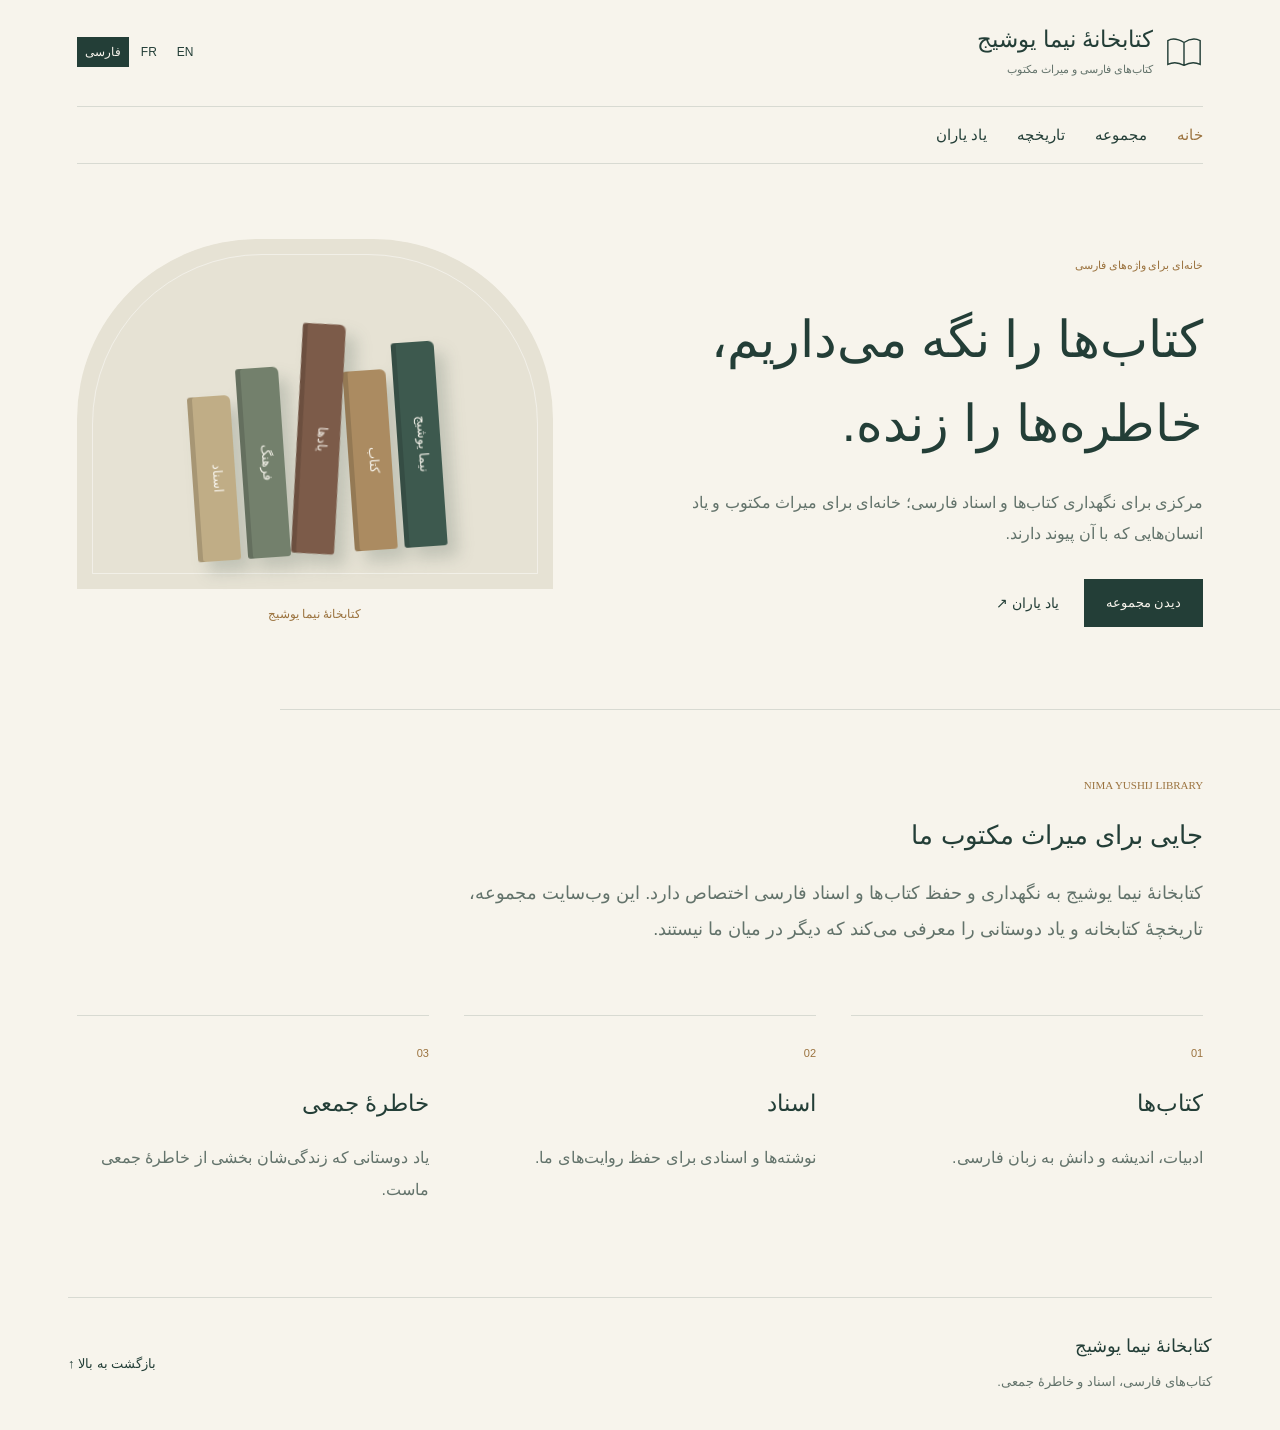
==== fa/index.html @ eb560bf4 "add commit" ====
<!doctype html><html lang="fa" dir="rtl"><head><meta charset="utf-8"><meta name="viewport" content="width=device-width, initial-scale=1"><title>خانه | کتابخانهٔ نیما یوشیج</title><meta name="description" content="مرکزی برای نگهداری کتاب‌ها و اسناد فارسی؛ خانه‌ای برای میراث مکتوب و یاد انسان‌هایی که با آن پیوند دارند."><link rel="icon" href="../assets/icon.svg" type="image/svg+xml"><link rel="stylesheet" href="../assets/style.css"><link rel="alternate" hreflang="en" href="../en/index.html"><link rel="alternate" hreflang="fr" href="../fr/index.html"><link rel="alternate" hreflang="fa" href="../fa/index.html"></head><body id="top"><a class="skip" href="#main">رفتن به محتوای اصلی</a><header><a class="brand" href="index.html"><svg viewBox="0 0 40 36" aria-hidden="true"><path d="M20 8Q10 2 3 6v25q8-4 17 1 9-5 17-1V6Q29 2 20 8Zm0 0v24"/></svg><span>کتابخانهٔ نیما یوشیج<small>کتاب‌های فارسی و میراث مکتوب</small></span></a><div class="languages" aria-label="Language / Langue / زبان"><a href="../en/index.html" lang="en" hreflang="en" >EN</a><a href="../fr/index.html" lang="fr" hreflang="fr" >FR</a><a href="../fa/index.html" lang="fa" hreflang="fa" aria-current="true">فارسی</a></div><nav aria-label="ناوبری اصلی"><a href="index.html" aria-current="page">خانه</a><a href="collection.html" >مجموعه</a><a href="history.html" >تاریخچه</a><a href="yade-yaran.html" >یاد یاران</a></nav></header><main id="main"><section class="hero"><div><p class="eyebrow">خانه‌ای برای واژه‌های فارسی</p><h1>کتاب‌ها را نگه می‌داریم،<br>خاطره‌ها را زنده.</h1><p class="lead">مرکزی برای نگهداری کتاب‌ها و اسناد فارسی؛ خانه‌ای برای میراث مکتوب و یاد انسان‌هایی که با آن پیوند دارند.</p><div class="actions"><a class="button" href="collection.html">دیدن مجموعه</a><a class="textlink" href="yade-yaran.html">یاد یاران <span aria-hidden="true">↗</span></a></div></div><div class="book-art" aria-hidden="true"><div class="arch"><div class="books"><span>نیما یوشیج</span><span>کتاب</span><span>یادها</span><span>فرهنگ</span><span>اسناد</span></div></div><p>کتابخانهٔ نیما یوشیج</p></div></section><section class="intro"><p class="eyebrow">NIMA YUSHIJ LIBRARY</p><h2>جایی برای میراث مکتوب ما</h2><p>کتابخانهٔ نیما یوشیج به نگهداری و حفظ کتاب‌ها و اسناد فارسی اختصاص دارد. این وب‌سایت مجموعه، تاریخچهٔ کتابخانه و یاد دوستانی را معرفی می‌کند که دیگر در میان ما نیستند.</p></section><section class="three"><article><span class="number">01</span><h3>کتاب‌ها</h3><p>ادبیات، اندیشه و دانش به زبان فارسی.</p></article><article><span class="number">02</span><h3>اسناد</h3><p>نوشته‌ها و اسنادی برای حفظ روایت‌های ما.</p></article><article><span class="number">03</span><h3>خاطرهٔ جمعی</h3><p>یاد دوستانی که زندگی‌شان بخشی از خاطرهٔ جمعی ماست.</p></article></section></main><footer><div><strong>کتابخانهٔ نیما یوشیج</strong><p>کتاب‌های فارسی، اسناد و خاطرهٔ جمعی.</p></div><a href="#top">بازگشت به بالا ↑</a></footer><script id="site-config" type="application/json">{"empty": "فهرست آنلاین در حال آماده‌سازی است.", "emptydesc": "با ثبت کتاب‌ها و اسناد، اطلاعات آن‌ها در این بخش نمایش داده می‌شود.", "noresults": "نتیجه‌ای پیدا نشد. عبارت دیگری را جست‌وجو کنید.", "view": "مشاهدهٔ سند", "results": "منبع", "lang": "fa", "page": "index"}</script><script src="../data/catalogue.js"></script><script src="../data/memorials.js"></script><script src="../assets/site.js"></script></body></html>
---- assets/style.css ----
:root{--paper:#f7f4ec;--ink:#233e37;--muted:#63736b;--line:#263e3725;--gold:#9b733f}*{box-sizing:border-box}html{scroll-behavior:smooth}body{margin:0;background:var(--paper);color:var(--ink);font-family:Georgia,'Times New Roman',serif;line-height:1.7}html[lang=fa] body{font-family:Tahoma,Arial,sans-serif;line-height:2}a{color:inherit;text-decoration:none}a:focus-visible,input:focus-visible,select:focus-visible{outline:3px solid var(--gold);outline-offset:5px}header{max-width:1300px;margin:auto;padding:25px 6% 0;display:flex;align-items:center;flex-wrap:wrap;gap:15px 30px}.brand{display:flex;gap:12px;align-items:center;font-size:23px;line-height:1.3}.brand svg{width:38px;height:36px;fill:none;stroke:var(--ink);stroke-width:1.5;flex-shrink:0}.brand small{display:block;font:11px/1.7 Arial,sans-serif;color:var(--muted);margin-top:5px}.languages{margin-inline-start:auto;display:flex;gap:4px;font:12px Arial,sans-serif}.languages a{padding:8px}.languages a[aria-current]{background:var(--ink);color:var(--paper)}nav{width:100%;display:flex;gap:30px;border-block:1px solid var(--line);margin-top:12px;padding:13px 0;font-size:15px}nav a[aria-current]{color:var(--gold)}nav a:hover,.textlink:hover{text-decoration:underline;text-underline-offset:5px}main{max-width:1300px;min-height:65vh;margin:auto}.hero{display:grid;grid-template-columns:1.2fr 1fr;gap:7%;padding:75px 6%;align-items:center}.eyebrow{font:11px/1.8 Arial,sans-serif;text-transform:uppercase;letter-spacing:2px;color:var(--gold)}html[lang=fa] .eyebrow{font-family:Tahoma;letter-spacing:0}h1{font-weight:400;font-size:clamp(38px,4.8vw,66px);line-height:1.15;margin:22px 0}html[lang=fa] h1{font-size:clamp(31px,4vw,51px);line-height:1.65}.lead{font-size:18px;line-height:1.9;color:var(--muted);max-width:620px}html[lang=fa] .lead{font-size:16px}.actions{display:flex;align-items:center;gap:25px;flex-wrap:wrap;margin-top:30px}.button{background:var(--ink);color:var(--paper);padding:13px 22px;font:13px/1.7 Arial,sans-serif}.textlink{font-size:14px}.book-art{text-align:center}.arch{height:350px;border-radius:180px 180px 0 0;background:#e6e2d4;display:flex;align-items:end;justify-content:center;padding:50px 20px 35px;position:relative}.arch:before{content:'';position:absolute;inset:15px;border:1px solid #fff7;border-radius:170px 170px 0 0}.books{display:flex;align-items:end;gap:7px;direction:rtl;transform:rotate(-4deg);filter:drop-shadow(10px 12px 8px #233e3730)}.books span{writing-mode:vertical-rl;background:#3d594e;color:#f7f4ec;width:43px;height:205px;border-radius:3px 6px 3px 3px;padding:18px 10px;text-align:center;font:13px Tahoma;box-shadow:inset 5px 0 #0002}.books span:nth-child(2){height:180px;background:#ab8b61}.books span:nth-child(3){height:230px;background:#7c5b49;transform:rotate(7deg);margin-left:7px}.books span:nth-child(4){height:190px;background:#73806c}.books span:nth-child(5){height:165px;background:#c0ad86}.book-art>p{font:12px Tahoma;color:var(--gold);margin-top:18px}.intro{border-top:1px solid var(--line);padding:55px 6% 20px;max-width:1000px}.intro>p:last-child{font-size:18px;max-width:760px;color:var(--muted)}h2{font-size:32px;line-height:1.4;font-weight:400}html[lang=fa] h2{font-size:26px}.three{display:grid;grid-template-columns:repeat(3,1fr);gap:35px;padding:30px 6% 75px}.three article{border-top:1px solid var(--line);padding-top:20px}.number{font:11px Arial;color:var(--gold)}h3{font-weight:400;font-size:23px;margin:12px 0}.three p{color:var(--muted);font-size:16px}.pagehead{padding:65px 6% 40px;border-bottom:1px solid var(--line)}.pagehead h1{font-size:54px}.pagehead .lead{max-width:750px}.content{padding:45px 6% 80px}.filters{display:flex;align-items:end;gap:20px;font:13px/1.8 Arial,sans-serif}.filters label:first-child{flex:1}.filters label{display:block}input,select{display:block;width:100%;border:1px solid #263e3740;background:transparent;color:var(--ink);padding:14px;font:inherit;border-radius:0}input{margin-top:7px}select{min-width:170px}.empty{padding:55px 25px;text-align:center;border:1px solid var(--line);margin:25px 0;background:#ece9df66}.empty>span{font-size:35px;color:var(--gold)}.empty h2{font-size:25px}.empty p,.subtle{color:var(--muted)}.history{display:grid;grid-template-columns:1fr 2fr;gap:60px;align-items:center}.historymark{font-size:70px;font-family:Tahoma;line-height:1.6;text-align:center;color:var(--gold);border:1px solid var(--line);padding:35px}.historymark span{font-size:40px}.history article{max-width:660px}.history article p{font-size:18px}.memorialhead{background:var(--ink);color:var(--paper);margin:35px 6% 0;padding:45px 5%}.memorialhead .lead{color:#d0d8d0}.memorialhead .eyebrow{color:#d8b986}.records{display:grid;grid-template-columns:repeat(3,minmax(0,1fr));gap:25px}.record{padding:22px;border:1px solid var(--line);overflow-wrap:anywhere}.record h2{font-size:24px}.record p{color:var(--muted)}.record img{display:block;width:100%;height:280px;object-fit:contain;background:#e9e5dc}.record .portrait{object-fit:cover;filter:grayscale(1)}.record .type{font:11px Arial;color:var(--gold);text-transform:uppercase}.record a{text-decoration:underline}.tribute{grid-column:span 1}.tribute .bio{white-space:pre-line}footer{max-width:1144px;border-top:1px solid var(--line);margin:0 auto;padding:30px 0;display:flex;justify-content:space-between;align-items:center;gap:25px;font-size:13px}footer p{color:var(--muted);margin:5px 0}footer strong{font-weight:400;font-size:18px}.skip{position:absolute;top:-100px;background:var(--ink);color:white;padding:10px;z-index:3}.skip:focus{top:5px}.sr{position:absolute;width:1px;height:1px;overflow:hidden;clip-path:inset(50%)}[hidden]{display:none!important}@media(max-width:760px){header{padding:20px 6% 0}.brand{font-size:19px}.brand small{font-size:10px}.brand svg{width:30px}.languages{gap:0}.languages a{padding:7px}.hero{grid-template-columns:1fr;padding:42px 6%;gap:35px}.book-art{max-width:420px;width:100%;margin:auto}.arch{height:300px}.books{transform:scale(.88) rotate(-4deg);transform-origin:bottom}nav{gap:22px;font-size:14px;justify-content:space-between}.three{grid-template-columns:1fr;gap:20px}.intro{padding-top:35px}.intro>p:last-child{font-size:17px}.three h3{margin:8px 0}.history{grid-template-columns:1fr;gap:30px}.historymark{max-width:260px;width:100%;margin:auto}.filters{flex-direction:column;align-items:stretch;gap:12px}.pagehead{padding-top:40px}.pagehead h1{font-size:40px}.records{grid-template-columns:1fr}.memorialhead{padding:30px 6%}footer{margin:0 6%;align-items:start}h2{font-size:28px}}@media(prefers-reduced-motion:reduce){html{scroll-behavior:auto}}
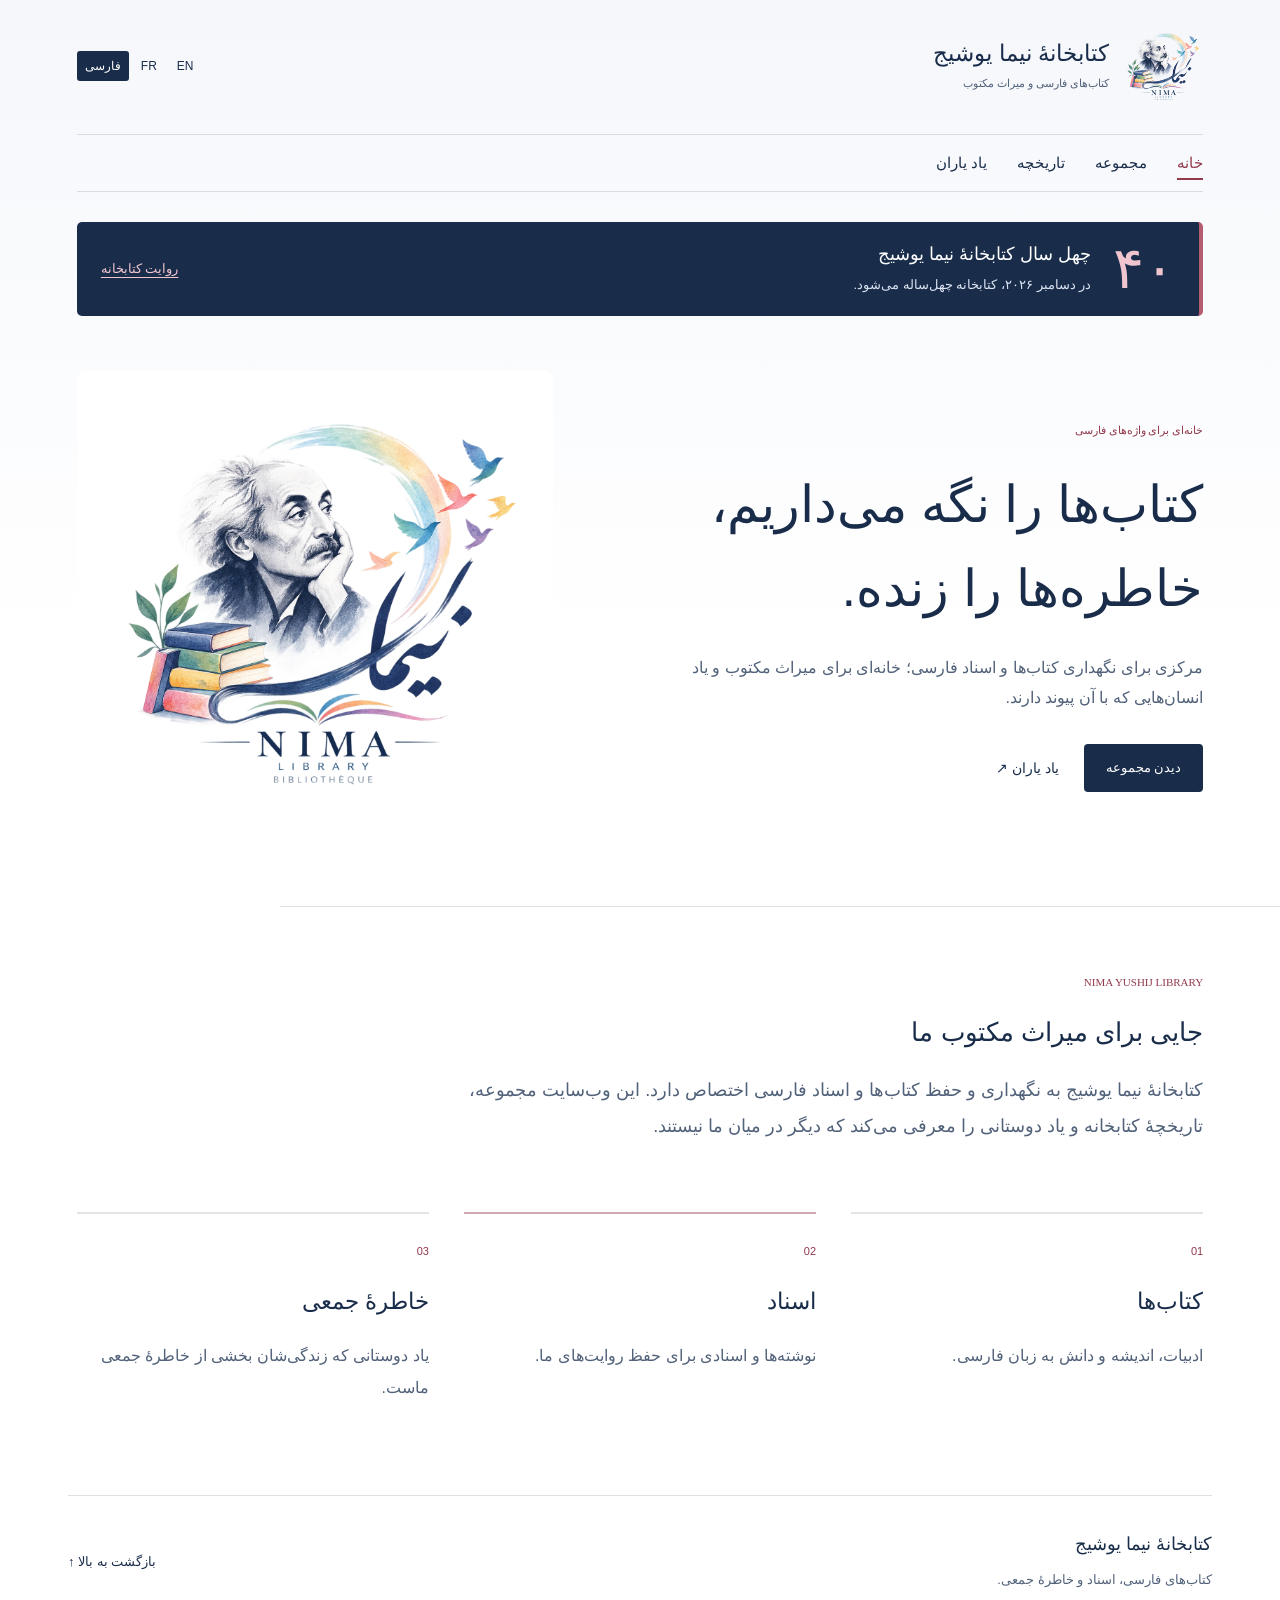
==== commit 944a288a: "change theme" ====
--- a/fa/index.html
+++ b/fa/index.html
@@ -1 +1 @@
-<!doctype html><html lang="fa" dir="rtl"><head><meta charset="utf-8"><meta name="viewport" content="width=device-width, initial-scale=1"><title>خانه | کتابخانهٔ نیما یوشیج</title><meta name="description" content="مرکزی برای نگهداری کتاب‌ها و اسناد فارسی؛ خانه‌ای برای میراث مکتوب و یاد انسان‌هایی که با آن پیوند دارند."><link rel="icon" href="../assets/icon.svg" type="image/svg+xml"><link rel="stylesheet" href="../assets/style.css"><link rel="alternate" hreflang="en" href="../en/index.html"><link rel="alternate" hreflang="fr" href="../fr/index.html"><link rel="alternate" hreflang="fa" href="../fa/index.html"></head><body id="top"><a class="skip" href="#main">رفتن به محتوای اصلی</a><header><a class="brand" href="index.html"><svg viewBox="0 0 40 36" aria-hidden="true"><path d="M20 8Q10 2 3 6v25q8-4 17 1 9-5 17-1V6Q29 2 20 8Zm0 0v24"/></svg><span>کتابخانهٔ نیما یوشیج<small>کتاب‌های فارسی و میراث مکتوب</small></span></a><div class="languages" aria-label="Language / Langue / زبان"><a href="../en/index.html" lang="en" hreflang="en" >EN</a><a href="../fr/index.html" lang="fr" hreflang="fr" >FR</a><a href="../fa/index.html" lang="fa" hreflang="fa" aria-current="true">فارسی</a></div><nav aria-label="ناوبری اصلی"><a href="index.html" aria-current="page">خانه</a><a href="collection.html" >مجموعه</a><a href="history.html" >تاریخچه</a><a href="yade-yaran.html" >یاد یاران</a></nav></header><main id="main"><section class="hero"><div><p class="eyebrow">خانه‌ای برای واژه‌های فارسی</p><h1>کتاب‌ها را نگه می‌داریم،<br>خاطره‌ها را زنده.</h1><p class="lead">مرکزی برای نگهداری کتاب‌ها و اسناد فارسی؛ خانه‌ای برای میراث مکتوب و یاد انسان‌هایی که با آن پیوند دارند.</p><div class="actions"><a class="button" href="collection.html">دیدن مجموعه</a><a class="textlink" href="yade-yaran.html">یاد یاران <span aria-hidden="true">↗</span></a></div></div><div class="book-art" aria-hidden="true"><div class="arch"><div class="books"><span>نیما یوشیج</span><span>کتاب</span><span>یادها</span><span>فرهنگ</span><span>اسناد</span></div></div><p>کتابخانهٔ نیما یوشیج</p></div></section><section class="intro"><p class="eyebrow">NIMA YUSHIJ LIBRARY</p><h2>جایی برای میراث مکتوب ما</h2><p>کتابخانهٔ نیما یوشیج به نگهداری و حفظ کتاب‌ها و اسناد فارسی اختصاص دارد. این وب‌سایت مجموعه، تاریخچهٔ کتابخانه و یاد دوستانی را معرفی می‌کند که دیگر در میان ما نیستند.</p></section><section class="three"><article><span class="number">01</span><h3>کتاب‌ها</h3><p>ادبیات، اندیشه و دانش به زبان فارسی.</p></article><article><span class="number">02</span><h3>اسناد</h3><p>نوشته‌ها و اسنادی برای حفظ روایت‌های ما.</p></article><article><span class="number">03</span><h3>خاطرهٔ جمعی</h3><p>یاد دوستانی که زندگی‌شان بخشی از خاطرهٔ جمعی ماست.</p></article></section></main><footer><div><strong>کتابخانهٔ نیما یوشیج</strong><p>کتاب‌های فارسی، اسناد و خاطرهٔ جمعی.</p></div><a href="#top">بازگشت به بالا ↑</a></footer><script id="site-config" type="application/json">{"empty": "فهرست آنلاین در حال آماده‌سازی است.", "emptydesc": "با ثبت کتاب‌ها و اسناد، اطلاعات آن‌ها در این بخش نمایش داده می‌شود.", "noresults": "نتیجه‌ای پیدا نشد. عبارت دیگری را جست‌وجو کنید.", "view": "مشاهدهٔ سند", "results": "منبع", "lang": "fa", "page": "index"}</script><script src="../data/catalogue.js"></script><script src="../data/memorials.js"></script><script src="../assets/site.js"></script></body></html>+<!doctype html><html lang="fa" dir="rtl"><head><meta charset="utf-8"><meta name="viewport" content="width=device-width, initial-scale=1"><title>خانه | کتابخانهٔ نیما یوشیج</title><meta name="description" content="مرکزی برای نگهداری کتاب‌ها و اسناد فارسی؛ خانه‌ای برای میراث مکتوب و یاد انسان‌هایی که با آن پیوند دارند."><link rel="icon" href="../assets/logo.png" type="image/png"><link rel="stylesheet" href="../assets/style.css"><link rel="alternate" hreflang="en" href="../en/index.html"><link rel="alternate" hreflang="fr" href="../fr/index.html"><link rel="alternate" hreflang="fa" href="../fa/index.html"></head><body id="top"><a class="skip" href="#main">رفتن به محتوای اصلی</a><header><a class="brand" href="index.html"><img class="brand-logo" src="../assets/logo.png" alt="نشان کتابخانهٔ نیما یوشیج" width="1254" height="1254"><span>کتابخانهٔ نیما یوشیج<small>کتاب‌های فارسی و میراث مکتوب</small></span></a><div class="languages" aria-label="Language / Langue / زبان"><a href="../en/index.html" lang="en" hreflang="en" >EN</a><a href="../fr/index.html" lang="fr" hreflang="fr" >FR</a><a href="../fa/index.html" lang="fa" hreflang="fa" aria-current="true">فارسی</a></div><nav aria-label="ناوبری اصلی"><a href="index.html" aria-current="page">خانه</a><a href="collection.html" >مجموعه</a><a href="history.html" >تاریخچه</a><a href="yade-yaran.html" >یاد یاران</a></nav></header><main id="main"><aside class="anniversary" aria-label="چهل سال کتابخانهٔ نیما یوشیج"><span class="anniversary-number">۴۰</span><div><strong>چهل سال کتابخانهٔ نیما یوشیج</strong><p>در دسامبر ۲۰۲۶، کتابخانه چهل‌ساله می‌شود.</p></div><a href="history.html">روایت کتابخانه</a></aside><section class="hero"><div><p class="eyebrow">خانه‌ای برای واژه‌های فارسی</p><h1>کتاب‌ها را نگه می‌داریم،<br>خاطره‌ها را زنده.</h1><p class="lead">مرکزی برای نگهداری کتاب‌ها و اسناد فارسی؛ خانه‌ای برای میراث مکتوب و یاد انسان‌هایی که با آن پیوند دارند.</p><div class="actions"><a class="button" href="collection.html">دیدن مجموعه</a><a class="textlink" href="yade-yaran.html">یاد یاران <span aria-hidden="true">↗</span></a></div></div><div class="logo-feature"><img src="../assets/logo.png" alt="نشان کتابخانهٔ نیما یوشیج" width="1254" height="1254" fetchpriority="high"></div></section><section class="intro"><p class="eyebrow">NIMA YUSHIJ LIBRARY</p><h2>جایی برای میراث مکتوب ما</h2><p>کتابخانهٔ نیما یوشیج به نگهداری و حفظ کتاب‌ها و اسناد فارسی اختصاص دارد. این وب‌سایت مجموعه، تاریخچهٔ کتابخانه و یاد دوستانی را معرفی می‌کند که دیگر در میان ما نیستند.</p></section><section class="three"><article><span class="number">01</span><h3>کتاب‌ها</h3><p>ادبیات، اندیشه و دانش به زبان فارسی.</p></article><article><span class="number">02</span><h3>اسناد</h3><p>نوشته‌ها و اسنادی برای حفظ روایت‌های ما.</p></article><article><span class="number">03</span><h3>خاطرهٔ جمعی</h3><p>یاد دوستانی که زندگی‌شان بخشی از خاطرهٔ جمعی ماست.</p></article></section></main><footer><div><strong>کتابخانهٔ نیما یوشیج</strong><p>کتاب‌های فارسی، اسناد و خاطرهٔ جمعی.</p></div><a href="#top">بازگشت به بالا ↑</a></footer><script id="site-config" type="application/json">{"empty": "فهرست آنلاین در حال آماده‌سازی است.", "emptydesc": "با ثبت کتاب‌ها و اسناد، اطلاعات آن‌ها در این بخش نمایش داده می‌شود.", "noresults": "نتیجه‌ای پیدا نشد. عبارت دیگری را جست‌وجو کنید.", "view": "مشاهدهٔ سند", "results": "منبع", "lang": "fa", "page": "index"}</script><script src="../data/catalogue.js"></script><script src="../data/memorials.js"></script><script src="../assets/site.js"></script></body></html>
--- a/assets/style.css
+++ b/assets/style.css
@@ -1 +1,21 @@
-:root{--paper:#f7f4ec;--ink:#233e37;--muted:#63736b;--line:#263e3725;--gold:#9b733f}*{box-sizing:border-box}html{scroll-behavior:smooth}body{margin:0;background:var(--paper);color:var(--ink);font-family:Georgia,'Times New Roman',serif;line-height:1.7}html[lang=fa] body{font-family:Tahoma,Arial,sans-serif;line-height:2}a{color:inherit;text-decoration:none}a:focus-visible,input:focus-visible,select:focus-visible{outline:3px solid var(--gold);outline-offset:5px}header{max-width:1300px;margin:auto;padding:25px 6% 0;display:flex;align-items:center;flex-wrap:wrap;gap:15px 30px}.brand{display:flex;gap:12px;align-items:center;font-size:23px;line-height:1.3}.brand svg{width:38px;height:36px;fill:none;stroke:var(--ink);stroke-width:1.5;flex-shrink:0}.brand small{display:block;font:11px/1.7 Arial,sans-serif;color:var(--muted);margin-top:5px}.languages{margin-inline-start:auto;display:flex;gap:4px;font:12px Arial,sans-serif}.languages a{padding:8px}.languages a[aria-current]{background:var(--ink);color:var(--paper)}nav{width:100%;display:flex;gap:30px;border-block:1px solid var(--line);margin-top:12px;padding:13px 0;font-size:15px}nav a[aria-current]{color:var(--gold)}nav a:hover,.textlink:hover{text-decoration:underline;text-underline-offset:5px}main{max-width:1300px;min-height:65vh;margin:auto}.hero{display:grid;grid-template-columns:1.2fr 1fr;gap:7%;padding:75px 6%;align-items:center}.eyebrow{font:11px/1.8 Arial,sans-serif;text-transform:uppercase;letter-spacing:2px;color:var(--gold)}html[lang=fa] .eyebrow{font-family:Tahoma;letter-spacing:0}h1{font-weight:400;font-size:clamp(38px,4.8vw,66px);line-height:1.15;margin:22px 0}html[lang=fa] h1{font-size:clamp(31px,4vw,51px);line-height:1.65}.lead{font-size:18px;line-height:1.9;color:var(--muted);max-width:620px}html[lang=fa] .lead{font-size:16px}.actions{display:flex;align-items:center;gap:25px;flex-wrap:wrap;margin-top:30px}.button{background:var(--ink);color:var(--paper);padding:13px 22px;font:13px/1.7 Arial,sans-serif}.textlink{font-size:14px}.book-art{text-align:center}.arch{height:350px;border-radius:180px 180px 0 0;background:#e6e2d4;display:flex;align-items:end;justify-content:center;padding:50px 20px 35px;position:relative}.arch:before{content:'';position:absolute;inset:15px;border:1px solid #fff7;border-radius:170px 170px 0 0}.books{display:flex;align-items:end;gap:7px;direction:rtl;transform:rotate(-4deg);filter:drop-shadow(10px 12px 8px #233e3730)}.books span{writing-mode:vertical-rl;background:#3d594e;color:#f7f4ec;width:43px;height:205px;border-radius:3px 6px 3px 3px;padding:18px 10px;text-align:center;font:13px Tahoma;box-shadow:inset 5px 0 #0002}.books span:nth-child(2){height:180px;background:#ab8b61}.books span:nth-child(3){height:230px;background:#7c5b49;transform:rotate(7deg);margin-left:7px}.books span:nth-child(4){height:190px;background:#73806c}.books span:nth-child(5){height:165px;background:#c0ad86}.book-art>p{font:12px Tahoma;color:var(--gold);margin-top:18px}.intro{border-top:1px solid var(--line);padding:55px 6% 20px;max-width:1000px}.intro>p:last-child{font-size:18px;max-width:760px;color:var(--muted)}h2{font-size:32px;line-height:1.4;font-weight:400}html[lang=fa] h2{font-size:26px}.three{display:grid;grid-template-columns:repeat(3,1fr);gap:35px;padding:30px 6% 75px}.three article{border-top:1px solid var(--line);padding-top:20px}.number{font:11px Arial;color:var(--gold)}h3{font-weight:400;font-size:23px;margin:12px 0}.three p{color:var(--muted);font-size:16px}.pagehead{padding:65px 6% 40px;border-bottom:1px solid var(--line)}.pagehead h1{font-size:54px}.pagehead .lead{max-width:750px}.content{padding:45px 6% 80px}.filters{display:flex;align-items:end;gap:20px;font:13px/1.8 Arial,sans-serif}.filters label:first-child{flex:1}.filters label{display:block}input,select{display:block;width:100%;border:1px solid #263e3740;background:transparent;color:var(--ink);padding:14px;font:inherit;border-radius:0}input{margin-top:7px}select{min-width:170px}.empty{padding:55px 25px;text-align:center;border:1px solid var(--line);margin:25px 0;background:#ece9df66}.empty>span{font-size:35px;color:var(--gold)}.empty h2{font-size:25px}.empty p,.subtle{color:var(--muted)}.history{display:grid;grid-template-columns:1fr 2fr;gap:60px;align-items:center}.historymark{font-size:70px;font-family:Tahoma;line-height:1.6;text-align:center;color:var(--gold);border:1px solid var(--line);padding:35px}.historymark span{font-size:40px}.history article{max-width:660px}.history article p{font-size:18px}.memorialhead{background:var(--ink);color:var(--paper);margin:35px 6% 0;padding:45px 5%}.memorialhead .lead{color:#d0d8d0}.memorialhead .eyebrow{color:#d8b986}.records{display:grid;grid-template-columns:repeat(3,minmax(0,1fr));gap:25px}.record{padding:22px;border:1px solid var(--line);overflow-wrap:anywhere}.record h2{font-size:24px}.record p{color:var(--muted)}.record img{display:block;width:100%;height:280px;object-fit:contain;background:#e9e5dc}.record .portrait{object-fit:cover;filter:grayscale(1)}.record .type{font:11px Arial;color:var(--gold);text-transform:uppercase}.record a{text-decoration:underline}.tribute{grid-column:span 1}.tribute .bio{white-space:pre-line}footer{max-width:1144px;border-top:1px solid var(--line);margin:0 auto;padding:30px 0;display:flex;justify-content:space-between;align-items:center;gap:25px;font-size:13px}footer p{color:var(--muted);margin:5px 0}footer strong{font-weight:400;font-size:18px}.skip{position:absolute;top:-100px;background:var(--ink);color:white;padding:10px;z-index:3}.skip:focus{top:5px}.sr{position:absolute;width:1px;height:1px;overflow:hidden;clip-path:inset(50%)}[hidden]{display:none!important}@media(max-width:760px){header{padding:20px 6% 0}.brand{font-size:19px}.brand small{font-size:10px}.brand svg{width:30px}.languages{gap:0}.languages a{padding:7px}.hero{grid-template-columns:1fr;padding:42px 6%;gap:35px}.book-art{max-width:420px;width:100%;margin:auto}.arch{height:300px}.books{transform:scale(.88) rotate(-4deg);transform-origin:bottom}nav{gap:22px;font-size:14px;justify-content:space-between}.three{grid-template-columns:1fr;gap:20px}.intro{padding-top:35px}.intro>p:last-child{font-size:17px}.three h3{margin:8px 0}.history{grid-template-columns:1fr;gap:30px}.historymark{max-width:260px;width:100%;margin:auto}.filters{flex-direction:column;align-items:stretch;gap:12px}.pagehead{padding-top:40px}.pagehead h1{font-size:40px}.records{grid-template-columns:1fr}.memorialhead{padding:30px 6%}footer{margin:0 6%;align-items:start}h2{font-size:28px}}@media(prefers-reduced-motion:reduce){html{scroll-behavior:auto}}
+:root{--paper:#ffffff;--ink:#192d4b;--muted:#52627a;--line:#192d4b24;--gold:#92394c}*{box-sizing:border-box}html{scroll-behavior:smooth}body{margin:0;background:var(--paper);color:var(--ink);font-family:Georgia,'Times New Roman',serif;line-height:1.7}html[lang=fa] body{font-family:Tahoma,Arial,sans-serif;line-height:2}a{color:inherit;text-decoration:none}a:focus-visible,input:focus-visible,select:focus-visible{outline:3px solid var(--gold);outline-offset:5px}header{max-width:1300px;margin:auto;padding:25px 6% 0;display:flex;align-items:center;flex-wrap:wrap;gap:15px 30px}.brand{display:flex;gap:12px;align-items:center;font-size:23px;line-height:1.3}.brand svg{width:38px;height:36px;fill:none;stroke:var(--ink);stroke-width:1.5;flex-shrink:0}.brand small{display:block;font:11px/1.7 Arial,sans-serif;color:var(--muted);margin-top:5px}.languages{margin-inline-start:auto;display:flex;gap:4px;font:12px Arial,sans-serif}.languages a{padding:8px}.languages a[aria-current]{background:var(--ink);color:var(--paper)}nav{width:100%;display:flex;gap:30px;border-block:1px solid var(--line);margin-top:12px;padding:13px 0;font-size:15px}nav a[aria-current]{color:var(--gold)}nav a:hover,.textlink:hover{text-decoration:underline;text-underline-offset:5px}main{max-width:1300px;min-height:65vh;margin:auto}.hero{display:grid;grid-template-columns:1.2fr 1fr;gap:7%;padding:75px 6%;align-items:center}.eyebrow{font:11px/1.8 Arial,sans-serif;text-transform:uppercase;letter-spacing:2px;color:var(--gold)}html[lang=fa] .eyebrow{font-family:Tahoma;letter-spacing:0}h1{font-weight:400;font-size:clamp(38px,4.8vw,66px);line-height:1.15;margin:22px 0}html[lang=fa] h1{font-size:clamp(31px,4vw,51px);line-height:1.65}.lead{font-size:18px;line-height:1.9;color:var(--muted);max-width:620px}html[lang=fa] .lead{font-size:16px}.actions{display:flex;align-items:center;gap:25px;flex-wrap:wrap;margin-top:30px}.button{background:var(--ink);color:var(--paper);padding:13px 22px;font:13px/1.7 Arial,sans-serif}.textlink{font-size:14px}.book-art{text-align:center}.arch{height:350px;border-radius:180px 180px 0 0;background:#e9eef7;display:flex;align-items:end;justify-content:center;padding:50px 20px 35px;position:relative}.arch:before{content:'';position:absolute;inset:15px;border:1px solid #fff7;border-radius:170px 170px 0 0}.books{display:flex;align-items:end;gap:7px;direction:rtl;transform:rotate(-4deg);filter:drop-shadow(10px 12px 8px #192d4b30)}.books span{writing-mode:vertical-rl;background:#263f65;color:#ffffff;width:43px;height:205px;border-radius:3px 6px 3px 3px;padding:18px 10px;text-align:center;font:13px Tahoma;box-shadow:inset 5px 0 #0002}.books span:nth-child(2){height:180px;background:#934358}.books span:nth-child(3){height:230px;background:#506b94;transform:rotate(7deg);margin-left:7px}.books span:nth-child(4){height:190px;background:#879ab7}.books span:nth-child(5){height:165px;background:#c5cedf}.book-art>p{font:12px Tahoma;color:var(--gold);margin-top:18px}.intro{border-top:1px solid var(--line);padding:55px 6% 20px;max-width:1000px}.intro>p:last-child{font-size:18px;max-width:760px;color:var(--muted)}h2{font-size:32px;line-height:1.4;font-weight:400}html[lang=fa] h2{font-size:26px}.three{display:grid;grid-template-columns:repeat(3,1fr);gap:35px;padding:30px 6% 75px}.three article{border-top:1px solid var(--line);padding-top:20px}.number{font:11px Arial;color:var(--gold)}h3{font-weight:400;font-size:23px;margin:12px 0}.three p{color:var(--muted);font-size:16px}.pagehead{padding:65px 6% 40px;border-bottom:1px solid var(--line)}.pagehead h1{font-size:54px}.pagehead .lead{max-width:750px}.content{padding:45px 6% 80px}.filters{display:flex;align-items:end;gap:20px;font:13px/1.8 Arial,sans-serif}.filters label:first-child{flex:1}.filters label{display:block}input,select{display:block;width:100%;border:1px solid #192d4b40;background:transparent;color:var(--ink);padding:14px;font:inherit;border-radius:0}input{margin-top:7px}select{min-width:170px}.empty{padding:55px 25px;text-align:center;border:1px solid var(--line);margin:25px 0;background:#f3f6fb}.empty>span{font-size:35px;color:var(--gold)}.empty h2{font-size:25px}.empty p,.subtle{color:var(--muted)}.history{display:grid;grid-template-columns:1fr 2fr;gap:60px;align-items:center}.historymark{font-size:70px;font-family:Tahoma;line-height:1.6;text-align:center;color:var(--gold);border:1px solid var(--line);padding:35px}.historymark span{font-size:40px}.history article{max-width:660px}.history article p{font-size:18px}.memorialhead{background:var(--ink);color:var(--paper);margin:35px 6% 0;padding:45px 5%}.memorialhead .lead{color:#dce4f2}.memorialhead .eyebrow{color:#e8bdc7}.records{display:grid;grid-template-columns:repeat(3,minmax(0,1fr));gap:25px}.record{padding:22px;border:1px solid var(--line);overflow-wrap:anywhere}.record h2{font-size:24px}.record p{color:var(--muted)}.record img{display:block;width:100%;height:280px;object-fit:contain;background:#eef2f8}.record .portrait{object-fit:cover;filter:grayscale(1)}.record .type{font:11px Arial;color:var(--gold);text-transform:uppercase}.record a{text-decoration:underline}.tribute{grid-column:span 1}.tribute .bio{white-space:pre-line}footer{max-width:1144px;border-top:1px solid var(--line);margin:0 auto;padding:30px 0;display:flex;justify-content:space-between;align-items:center;gap:25px;font-size:13px}footer p{color:var(--muted);margin:5px 0}footer strong{font-weight:400;font-size:18px}.skip{position:absolute;top:-100px;background:var(--ink);color:white;padding:10px;z-index:3}.skip:focus{top:5px}.sr{position:absolute;width:1px;height:1px;overflow:hidden;clip-path:inset(50%)}[hidden]{display:none!important}@media(max-width:760px){header{padding:20px 6% 0}.brand{font-size:19px}.brand small{font-size:10px}.brand svg{width:30px}.languages{gap:0}.languages a{padding:7px}.hero{grid-template-columns:1fr;padding:42px 6%;gap:35px}.book-art{max-width:420px;width:100%;margin:auto}.arch{height:300px}.books{transform:scale(.88) rotate(-4deg);transform-origin:bottom}nav{gap:22px;font-size:14px;justify-content:space-between}.three{grid-template-columns:1fr;gap:20px}.intro{padding-top:35px}.intro>p:last-child{font-size:17px}.three h3{margin:8px 0}.history{grid-template-columns:1fr;gap:30px}.historymark{max-width:260px;width:100%;margin:auto}.filters{flex-direction:column;align-items:stretch;gap:12px}.pagehead{padding-top:40px}.pagehead h1{font-size:40px}.records{grid-template-columns:1fr}.memorialhead{padding:30px 6%}footer{margin:0 6%;align-items:start}h2{font-size:28px}}@media(prefers-reduced-motion:reduce){html{scroll-behavior:auto}}
+
+/* Anniversary edition: navy, white and burgundy. */
+body{background:linear-gradient(180deg,#f5f7fb 0,#fff 650px)}
+header{background:transparent}nav a[aria-current]{color:var(--gold);box-shadow:0 2px var(--gold)}
+.hero{padding-top:55px}.hero h1{letter-spacing:-1.5px}html[lang=fa] .hero h1{letter-spacing:0}
+.arch{border-radius:8px;background:linear-gradient(145deg,#edf1f9,#dce5f3);border:1px solid #192d4b15}.arch:before{border-radius:3px;border-color:#fff}
+.button{border-radius:4px;transition:background .2s}.button:hover{background:#92394c}.languages a{border-radius:3px}
+.anniversary{margin:30px 6% 0;padding:18px 24px;background:#192d4b;color:white;display:flex;gap:22px;align-items:center;border-radius:5px;border-inline-start:4px solid #b45c70}
+.anniversary-number{font:58px/1 Georgia,serif;color:#f0c5cf;flex-shrink:0}.anniversary strong{display:block;font-size:18px;font-weight:400;line-height:1.5}.anniversary p{margin:4px 0 0;font-size:13px;color:#dce4f2}.anniversary a{margin-inline-start:auto;white-space:nowrap;font-size:13px;color:#f0c5cf;text-decoration:underline;text-underline-offset:4px}
+.anniversary-note{border-inline-start:3px solid #92394c;padding:15px 20px;background:#f3f6fb;margin-top:30px}.anniversary-note h3{color:#92394c;margin-top:0}.anniversary-note p{margin-bottom:0}
+.historymark{background:#f3f6fb;border:0}.three article{border-top:2px solid #192d4b20}.three article:nth-child(2){border-top-color:#92394c70}.memorialhead{border-inline-start:4px solid #b45c70}.empty{background:#f6f8fc;border-radius:4px}
+@media(max-width:760px){.anniversary{padding:17px;gap:15px;flex-wrap:wrap}.anniversary-number{font-size:48px}.anniversary strong{font-size:16px}.anniversary a{margin-inline-start:0}.hero{padding-top:35px}.hero h1{letter-spacing:-.5px}html[lang=fa] .hero h1{letter-spacing:0}}
+@media(prefers-reduced-motion:reduce){.button{transition:none}}
+
+/* Original supplied logo: displayed without cropping or recoloring. */
+.brand-logo{display:block;width:82px;height:82px;object-fit:contain;flex-shrink:0}
+.logo-feature{display:flex;align-items:center;justify-content:center;padding:10px;background:#fff;border-radius:8px}
+.logo-feature img{display:block;width:100%;height:auto;max-width:440px;object-fit:contain}
+@media(max-width:760px){.brand-logo{width:60px;height:60px}.logo-feature{max-width:390px;width:100%;margin:auto}.brand{font-size:17px;gap:9px}.brand small{max-width:190px}.hero{gap:25px}}
+@media(max-width:420px){.brand-logo{width:50px;height:50px}.brand{font-size:15px}.brand small{font-size:9px;max-width:165px}header{column-gap:8px}.languages a{padding:6px}}
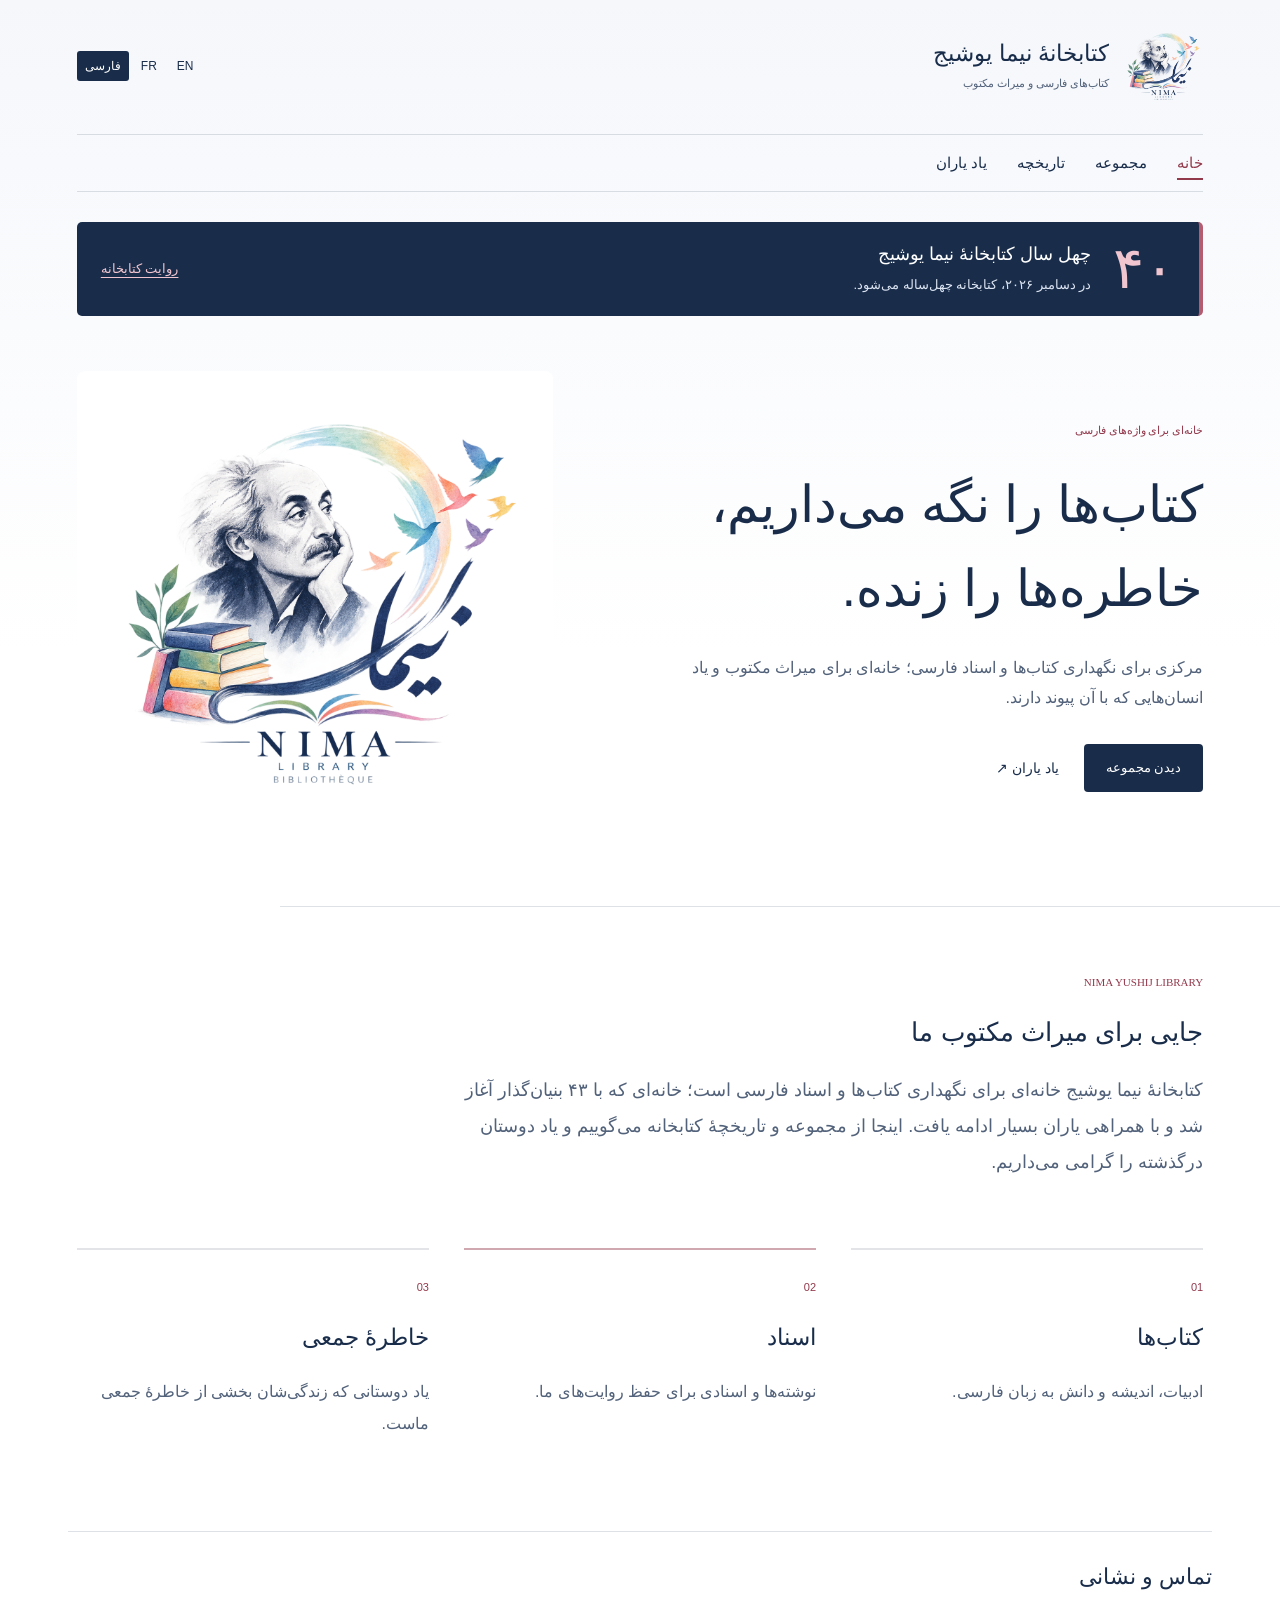
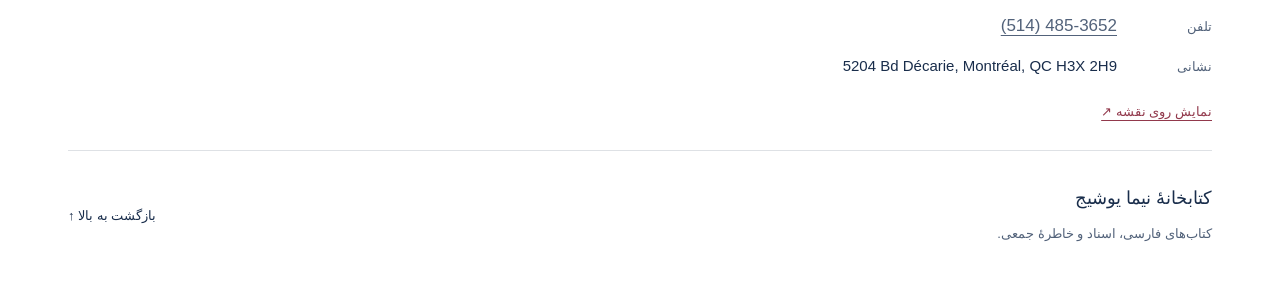
==== commit cadd79ae: "change text" ====
--- a/fa/index.html
+++ b/fa/index.html
@@ -1 +1 @@
-<!doctype html><html lang="fa" dir="rtl"><head><meta charset="utf-8"><meta name="viewport" content="width=device-width, initial-scale=1"><title>خانه | کتابخانهٔ نیما یوشیج</title><meta name="description" content="مرکزی برای نگهداری کتاب‌ها و اسناد فارسی؛ خانه‌ای برای میراث مکتوب و یاد انسان‌هایی که با آن پیوند دارند."><link rel="icon" href="../assets/logo.png" type="image/png"><link rel="stylesheet" href="../assets/style.css"><link rel="alternate" hreflang="en" href="../en/index.html"><link rel="alternate" hreflang="fr" href="../fr/index.html"><link rel="alternate" hreflang="fa" href="../fa/index.html"></head><body id="top"><a class="skip" href="#main">رفتن به محتوای اصلی</a><header><a class="brand" href="index.html"><img class="brand-logo" src="../assets/logo.png" alt="نشان کتابخانهٔ نیما یوشیج" width="1254" height="1254"><span>کتابخانهٔ نیما یوشیج<small>کتاب‌های فارسی و میراث مکتوب</small></span></a><div class="languages" aria-label="Language / Langue / زبان"><a href="../en/index.html" lang="en" hreflang="en" >EN</a><a href="../fr/index.html" lang="fr" hreflang="fr" >FR</a><a href="../fa/index.html" lang="fa" hreflang="fa" aria-current="true">فارسی</a></div><nav aria-label="ناوبری اصلی"><a href="index.html" aria-current="page">خانه</a><a href="collection.html" >مجموعه</a><a href="history.html" >تاریخچه</a><a href="yade-yaran.html" >یاد یاران</a></nav></header><main id="main"><aside class="anniversary" aria-label="چهل سال کتابخانهٔ نیما یوشیج"><span class="anniversary-number">۴۰</span><div><strong>چهل سال کتابخانهٔ نیما یوشیج</strong><p>در دسامبر ۲۰۲۶، کتابخانه چهل‌ساله می‌شود.</p></div><a href="history.html">روایت کتابخانه</a></aside><section class="hero"><div><p class="eyebrow">خانه‌ای برای واژه‌های فارسی</p><h1>کتاب‌ها را نگه می‌داریم،<br>خاطره‌ها را زنده.</h1><p class="lead">مرکزی برای نگهداری کتاب‌ها و اسناد فارسی؛ خانه‌ای برای میراث مکتوب و یاد انسان‌هایی که با آن پیوند دارند.</p><div class="actions"><a class="button" href="collection.html">دیدن مجموعه</a><a class="textlink" href="yade-yaran.html">یاد یاران <span aria-hidden="true">↗</span></a></div></div><div class="logo-feature"><img src="../assets/logo.png" alt="نشان کتابخانهٔ نیما یوشیج" width="1254" height="1254" fetchpriority="high"></div></section><section class="intro"><p class="eyebrow">NIMA YUSHIJ LIBRARY</p><h2>جایی برای میراث مکتوب ما</h2><p>کتابخانهٔ نیما یوشیج به نگهداری و حفظ کتاب‌ها و اسناد فارسی اختصاص دارد. این وب‌سایت مجموعه، تاریخچهٔ کتابخانه و یاد دوستانی را معرفی می‌کند که دیگر در میان ما نیستند.</p></section><section class="three"><article><span class="number">01</span><h3>کتاب‌ها</h3><p>ادبیات، اندیشه و دانش به زبان فارسی.</p></article><article><span class="number">02</span><h3>اسناد</h3><p>نوشته‌ها و اسنادی برای حفظ روایت‌های ما.</p></article><article><span class="number">03</span><h3>خاطرهٔ جمعی</h3><p>یاد دوستانی که زندگی‌شان بخشی از خاطرهٔ جمعی ماست.</p></article></section></main><footer><div><strong>کتابخانهٔ نیما یوشیج</strong><p>کتاب‌های فارسی، اسناد و خاطرهٔ جمعی.</p></div><a href="#top">بازگشت به بالا ↑</a></footer><script id="site-config" type="application/json">{"empty": "فهرست آنلاین در حال آماده‌سازی است.", "emptydesc": "با ثبت کتاب‌ها و اسناد، اطلاعات آن‌ها در این بخش نمایش داده می‌شود.", "noresults": "نتیجه‌ای پیدا نشد. عبارت دیگری را جست‌وجو کنید.", "view": "مشاهدهٔ سند", "results": "منبع", "lang": "fa", "page": "index"}</script><script src="../data/catalogue.js"></script><script src="../data/memorials.js"></script><script src="../assets/site.js"></script></body></html>+<!doctype html><html lang="fa" dir="rtl"><head><meta charset="utf-8"><meta name="viewport" content="width=device-width, initial-scale=1"><title>خانه | کتابخانهٔ نیما یوشیج</title><meta name="description" content="مرکزی برای نگهداری کتاب‌ها و اسناد فارسی؛ خانه‌ای برای میراث مکتوب و یاد انسان‌هایی که با آن پیوند دارند."><link rel="icon" href="../assets/logo.png" type="image/png"><link rel="stylesheet" href="../assets/style.css"><link rel="alternate" hreflang="en" href="../en/index.html"><link rel="alternate" hreflang="fr" href="../fr/index.html"><link rel="alternate" hreflang="fa" href="../fa/index.html"></head><body id="top"><a class="skip" href="#main">رفتن به محتوای اصلی</a><header><a class="brand" href="index.html"><img class="brand-logo" src="../assets/logo.png" alt="نشان کتابخانهٔ نیما یوشیج" width="1254" height="1254"><span>کتابخانهٔ نیما یوشیج<small>کتاب‌های فارسی و میراث مکتوب</small></span></a><div class="languages" aria-label="Language / Langue / زبان"><a href="../en/index.html" lang="en" hreflang="en" >EN</a><a href="../fr/index.html" lang="fr" hreflang="fr" >FR</a><a href="../fa/index.html" lang="fa" hreflang="fa" aria-current="true">فارسی</a></div><nav aria-label="ناوبری اصلی"><a href="index.html" aria-current="page">خانه</a><a href="collection.html" >مجموعه</a><a href="history.html" >تاریخچه</a><a href="yade-yaran.html" >یاد یاران</a></nav></header><main id="main"><aside class="anniversary" aria-label="چهل سال کتابخانهٔ نیما یوشیج"><span class="anniversary-number">۴۰</span><div><strong>چهل سال کتابخانهٔ نیما یوشیج</strong><p>در دسامبر ۲۰۲۶، کتابخانه چهل‌ساله می‌شود.</p></div><a href="history.html">روایت کتابخانه</a></aside><section class="hero"><div><p class="eyebrow">خانه‌ای برای واژه‌های فارسی</p><h1>کتاب‌ها را نگه می‌داریم،<br>خاطره‌ها را زنده.</h1><p class="lead">مرکزی برای نگهداری کتاب‌ها و اسناد فارسی؛ خانه‌ای برای میراث مکتوب و یاد انسان‌هایی که با آن پیوند دارند.</p><div class="actions"><a class="button" href="collection.html">دیدن مجموعه</a><a class="textlink" href="yade-yaran.html">یاد یاران <span aria-hidden="true">↗</span></a></div></div><div class="logo-feature"><img src="../assets/logo.png" alt="نشان کتابخانهٔ نیما یوشیج" width="1254" height="1254" fetchpriority="high"></div></section><section class="intro"><p class="eyebrow">NIMA YUSHIJ LIBRARY</p><h2>جایی برای میراث مکتوب ما</h2><p>کتابخانهٔ نیما یوشیج خانه‌ای برای نگهداری کتاب‌ها و اسناد فارسی است؛ خانه‌ای که با ۴۳ بنیان‌گذار آغاز شد و با همراهی یاران بسیار ادامه یافت. اینجا از مجموعه و تاریخچهٔ کتابخانه می‌گوییم و یاد دوستان درگذشته را گرامی می‌داریم.</p></section><section class="three"><article><span class="number">01</span><h3>کتاب‌ها</h3><p>ادبیات، اندیشه و دانش به زبان فارسی.</p></article><article><span class="number">02</span><h3>اسناد</h3><p>نوشته‌ها و اسنادی برای حفظ روایت‌های ما.</p></article><article><span class="number">03</span><h3>خاطرهٔ جمعی</h3><p>یاد دوستانی که زندگی‌شان بخشی از خاطرهٔ جمعی ماست.</p></article></section></main><footer><section class="contact-details" aria-label="تماس و نشانی"><h2>تماس و نشانی</h2><p><span>تلفن</span><a href="tel:+15144853652" dir="ltr">(514) 485-3652</a></p><p><span>نشانی</span><span class="postal-address" dir="ltr">5204 Bd Décarie, Montréal, QC H3X 2H9</span></p><a class="map-link" href="https://www.google.com/maps/search/?api=1&amp;query=5204%20Bd%20D%C3%A9carie%2C%20Montr%C3%A9al%2C%20QC%20H3X%202H9" target="_blank" rel="noopener noreferrer">نمایش روی نقشه ↗</a></section><div><strong>کتابخانهٔ نیما یوشیج</strong><p>کتاب‌های فارسی، اسناد و خاطرهٔ جمعی.</p></div><a href="#top">بازگشت به بالا ↑</a></footer><script id="site-config" type="application/json">{"empty": "فهرست آنلاین در حال آماده‌سازی است.", "emptydesc": "با ثبت کتاب‌ها و اسناد، اطلاعات آن‌ها در این بخش نمایش داده می‌شود.", "noresults": "نتیجه‌ای پیدا نشد. عبارت دیگری را جست‌وجو کنید.", "view": "مشاهدهٔ سند", "results": "منبع", "lang": "fa", "page": "index"}</script><script src="../data/catalogue.js"></script><script src="../data/memorials.js"></script><script src="../assets/site.js"></script></body></html>
--- a/assets/style.css
+++ b/assets/style.css
@@ -19,3 +19,6 @@
 .logo-feature img{display:block;width:100%;height:auto;max-width:440px;object-fit:contain}
 @media(max-width:760px){.brand-logo{width:60px;height:60px}.logo-feature{max-width:390px;width:100%;margin:auto}.brand{font-size:17px;gap:9px}.brand small{max-width:190px}.hero{gap:25px}}
 @media(max-width:420px){.brand-logo{width:50px;height:50px}.brand{font-size:15px}.brand small{font-size:9px;max-width:165px}header{column-gap:8px}.languages a{padding:6px}}
+
+/* Library contact details in every language. */
+footer{flex-wrap:wrap}.contact-details{width:100%;padding-bottom:25px;margin-bottom:4px;border-bottom:1px solid var(--line)}.contact-details h2{font-size:23px;margin:0 0 16px}.contact-details p{display:flex;flex-wrap:wrap;gap:8px 20px;align-items:baseline;margin:8px 0}.contact-details p>span:first-child{min-width:75px;color:var(--muted)}.contact-details a[href^="tel:"]{font-size:17px;text-decoration:underline;text-underline-offset:4px}.contact-details .postal-address{color:var(--ink);font-size:15px}.map-link{display:inline-block;margin-top:10px;color:var(--gold);text-decoration:underline;text-underline-offset:4px}html[lang=fa] .contact-details h2{font-size:22px}@media(max-width:420px){.contact-details p{display:block}.contact-details p>span:first-child{display:block}.postal-address{display:inline-block}}
